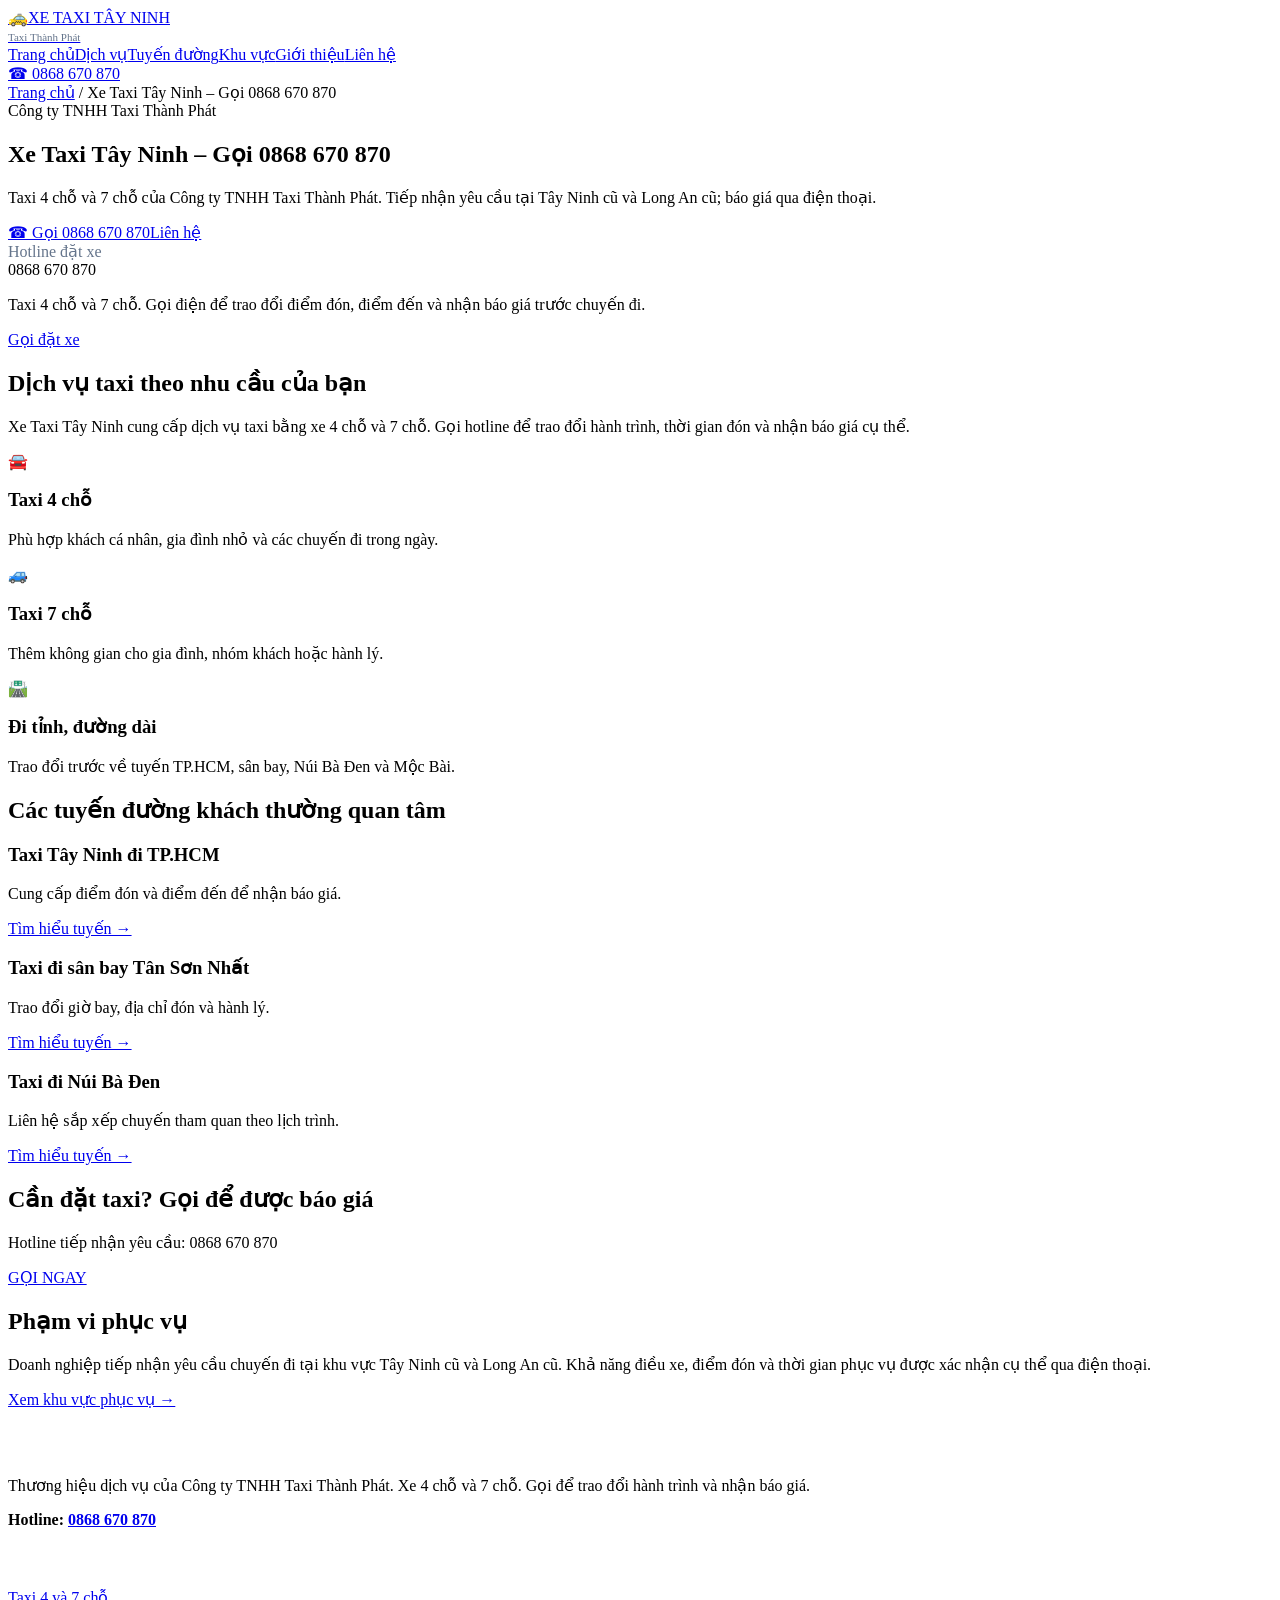
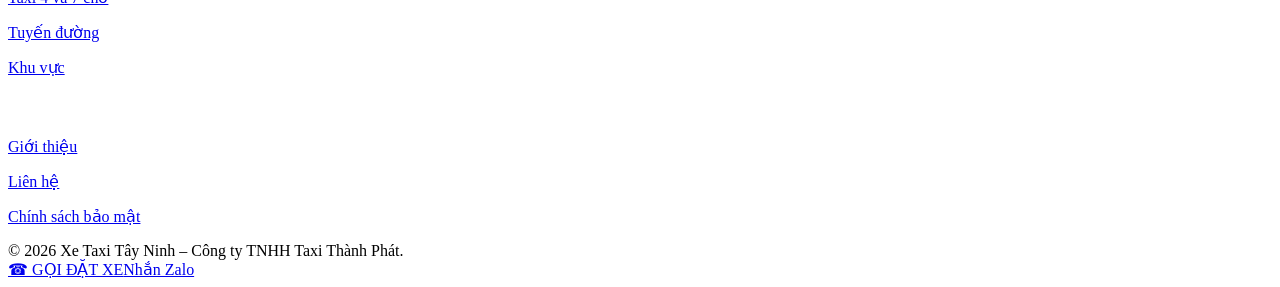
==== index.html @ e39f7a28 "Add files via upload" ====
<!doctype html><html lang="vi"><head><meta charset="utf-8"><meta name="viewport" content="width=device-width,initial-scale=1"><title>Xe Taxi Tây Ninh | Taxi 4 chỗ, 7 chỗ – 0868 670 870</title><meta name="description" content="Xe Taxi Tây Ninh – Công ty TNHH Taxi Thành Phát. Taxi 4 chỗ, 7 chỗ; nhận yêu cầu tại Tây Ninh và Long An cũ. Gọi 0868 670 870."><meta name="robots" content="index,follow"><link rel="canonical" href="https://xetaxitayninh.github.io/"><link rel="stylesheet" href="assets/style.css"><meta property="og:type" content="website"><meta property="og:title" content="Xe Taxi Tây Ninh | Taxi 4 chỗ, 7 chỗ – 0868 670 870"><meta property="og:description" content="Xe Taxi Tây Ninh – Công ty TNHH Taxi Thành Phát. Taxi 4 chỗ, 7 chỗ; nhận yêu cầu tại Tây Ninh và Long An cũ. Gọi 0868 670 870."><script type="application/ld+json">{"@context": "https://schema.org", "@type": "TaxiService", "name": "Xe Taxi Tây Ninh", "telephone": "+84868670870", "url": "https://xetaxitayninh.github.io/", "areaServed": [{"@type": "AdministrativeArea", "name": "Tây Ninh"}, {"@type": "AdministrativeArea", "name": "Long An"}], "provider": {"@type": "Organization", "name": "Công ty TNHH Taxi Thành Phát"}, "description": "Xe Taxi Tây Ninh – Công ty TNHH Taxi Thành Phát. Taxi 4 chỗ, 7 chỗ; nhận yêu cầu tại Tây Ninh và Long An cũ. Gọi 0868 670 870."}</script></head><body><header><div class="wrap nav"><a class="brand" href="index.html"><span class="brandmark">🚕</span><span>XE TAXI TÂY NINH<br><small style="font-size:11px;color:#64748b">Taxi Thành Phát</small></span></a><nav class="links"><a href="index.html">Trang chủ</a><a href="dich-vu.html">Dịch vụ</a><a href="tuyen-duong.html">Tuyến đường</a><a href="khu-vuc.html">Khu vực</a><a href="gioi-thieu.html">Giới thiệu</a><a href="lien-he.html">Liên hệ</a></nav><a class="call" href="tel:0868670870">☎ 0868 670 870</a></div></header><main><div class="wrap breadcrumbs"><a href="index.html">Trang chủ</a> / Xe Taxi Tây Ninh – Gọi 0868 670 870</div><section class="hero"><div class="wrap hero-grid"><div><div class="eyebrow">Công ty TNHH Taxi Thành Phát</div><h1>Xe Taxi Tây Ninh – Gọi 0868 670 870</h1><p>Taxi 4 chỗ và 7 chỗ của Công ty TNHH Taxi Thành Phát. Tiếp nhận yêu cầu tại Tây Ninh cũ và Long An cũ; báo giá qua điện thoại.</p><a class="btn" href="tel:0868670870">☎ Gọi 0868 670 870</a><a class="btn secondary" href="lien-he.html">Liên hệ</a></div><div class="hero-card"><div class="eyebrow" style="color:#64748b">Hotline đặt xe</div><div class="number">0868 670 870</div><p>Taxi 4 chỗ và 7 chỗ. Gọi điện để trao đổi điểm đón, điểm đến và nhận báo giá trước chuyến đi.</p><a class="btn" href="tel:0868670870">Gọi đặt xe</a></div></div></section><section class="wrap section">
<h2>Dịch vụ taxi theo nhu cầu của bạn</h2><p class="lead">Xe Taxi Tây Ninh cung cấp dịch vụ taxi bằng xe 4 chỗ và 7 chỗ. Gọi hotline để trao đổi hành trình, thời gian đón và nhận báo giá cụ thể.</p>
<div class="grid"><div class="card"><div class="icon">🚘</div><h3>Taxi 4 chỗ</h3><p>Phù hợp khách cá nhân, gia đình nhỏ và các chuyến đi trong ngày.</p></div><div class="card"><div class="icon">🚙</div><h3>Taxi 7 chỗ</h3><p>Thêm không gian cho gia đình, nhóm khách hoặc hành lý.</p></div><div class="card"><div class="icon">🛣️</div><h3>Đi tỉnh, đường dài</h3><p>Trao đổi trước về tuyến TP.HCM, sân bay, Núi Bà Đen và Mộc Bài.</p></div></div>
<div class="section"><h2>Các tuyến đường khách thường quan tâm</h2><div class="grid"><div class="card"><h3>Taxi Tây Ninh đi TP.HCM</h3><p>Cung cấp điểm đón và điểm đến để nhận báo giá.</p><a href="taxi-tay-ninh-di-tphcm.html">Tìm hiểu tuyến →</a></div><div class="card"><h3>Taxi đi sân bay Tân Sơn Nhất</h3><p>Trao đổi giờ bay, địa chỉ đón và hành lý.</p><a href="taxi-tay-ninh-di-san-bay.html">Tìm hiểu tuyến →</a></div><div class="card"><h3>Taxi đi Núi Bà Đen</h3><p>Liên hệ sắp xếp chuyến tham quan theo lịch trình.</p><a href="taxi-di-nui-ba-den.html">Tìm hiểu tuyến →</a></div></div></div>
<div class="band"><div><h2>Cần đặt taxi? Gọi để được báo giá</h2><p>Hotline tiếp nhận yêu cầu: 0868 670 870</p></div><a class="btn" href="tel:0868670870">GỌI NGAY</a></div>
<div class="content"><h2>Phạm vi phục vụ</h2><p>Doanh nghiệp tiếp nhận yêu cầu chuyến đi tại khu vực Tây Ninh cũ và Long An cũ. Khả năng điều xe, điểm đón và thời gian phục vụ được xác nhận cụ thể qua điện thoại.</p><a href="khu-vuc.html">Xem khu vực phục vụ →</a></div></section></main><footer><div class="wrap footgrid"><div><h2 style="color:white">XE TAXI TÂY NINH</h2><p>Thương hiệu dịch vụ của Công ty TNHH Taxi Thành Phát. Xe 4 chỗ và 7 chỗ. Gọi để trao đổi hành trình và nhận báo giá.</p><b>Hotline: <a href="tel:0868670870">0868 670 870</a></b></div><div><h3 style="color:white">Dịch vụ</h3><p><a href="dich-vu.html">Taxi 4 và 7 chỗ</a></p><p><a href="tuyen-duong.html">Tuyến đường</a></p><p><a href="khu-vuc.html">Khu vực</a></p></div><div><h3 style="color:white">Thông tin</h3><p><a href="gioi-thieu.html">Giới thiệu</a></p><p><a href="lien-he.html">Liên hệ</a></p><p><a href="chinh-sach-bao-mat.html">Chính sách bảo mật</a></p></div></div><div class="wrap small">© 2026 Xe Taxi Tây Ninh – Công ty TNHH Taxi Thành Phát.</div></footer><div class="mobilebar"><a class="phone" href="tel:0868670870">☎ GỌI ĐẶT XE</a><a class="zalo" href="https://zalo.me/0868670870">Nhắn Zalo</a></div></body></html>
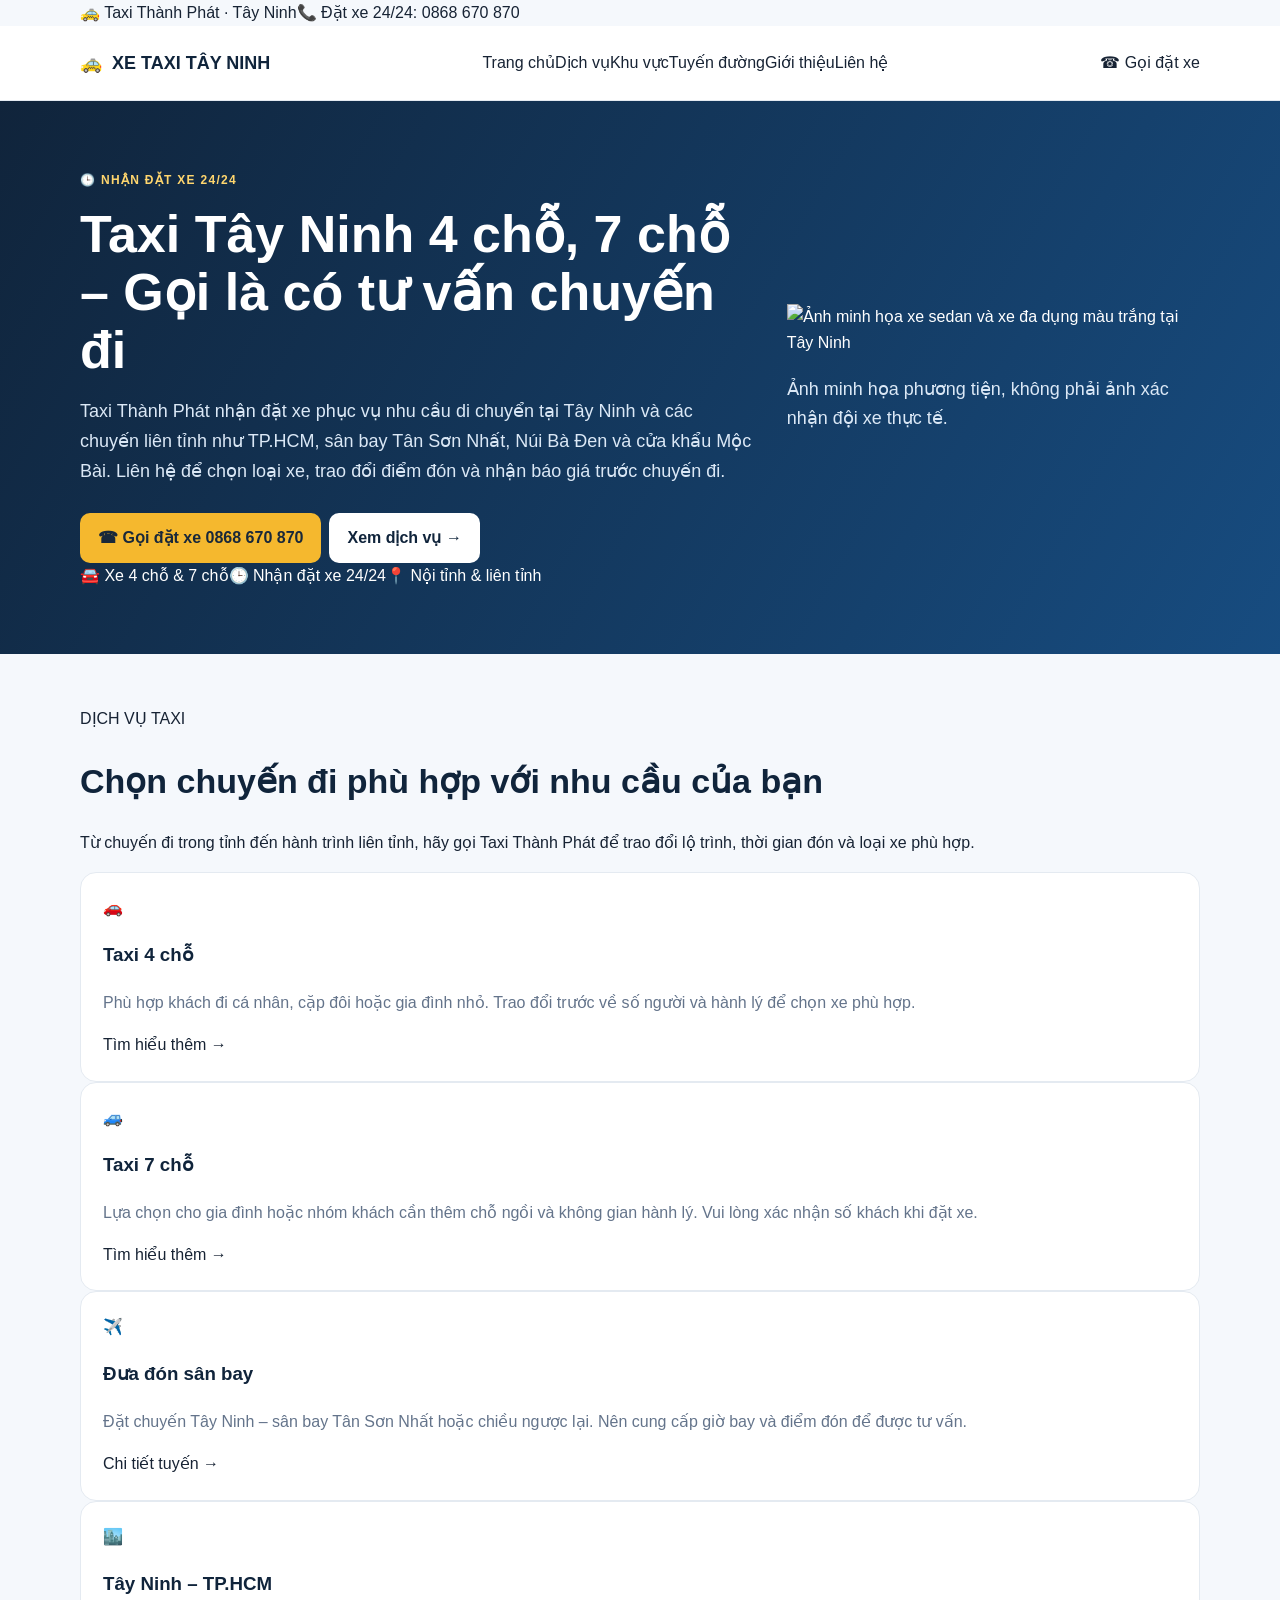
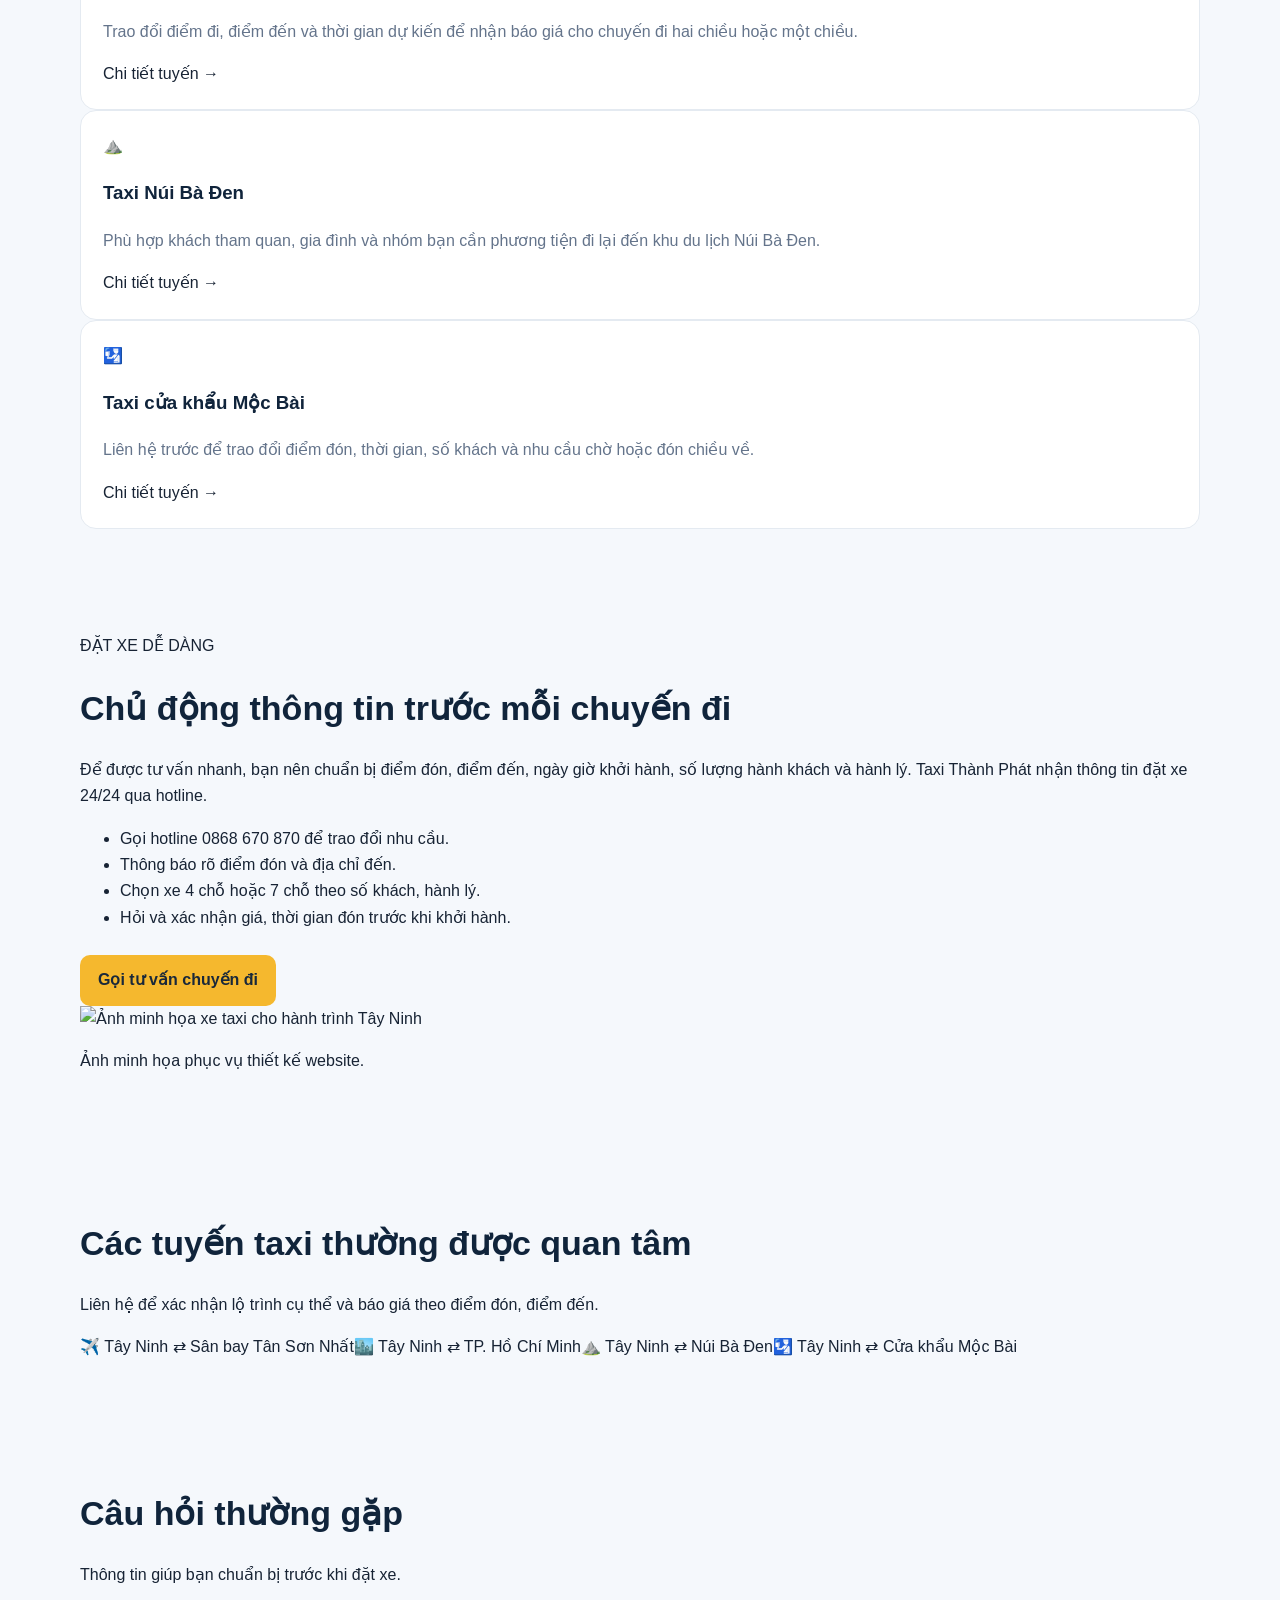
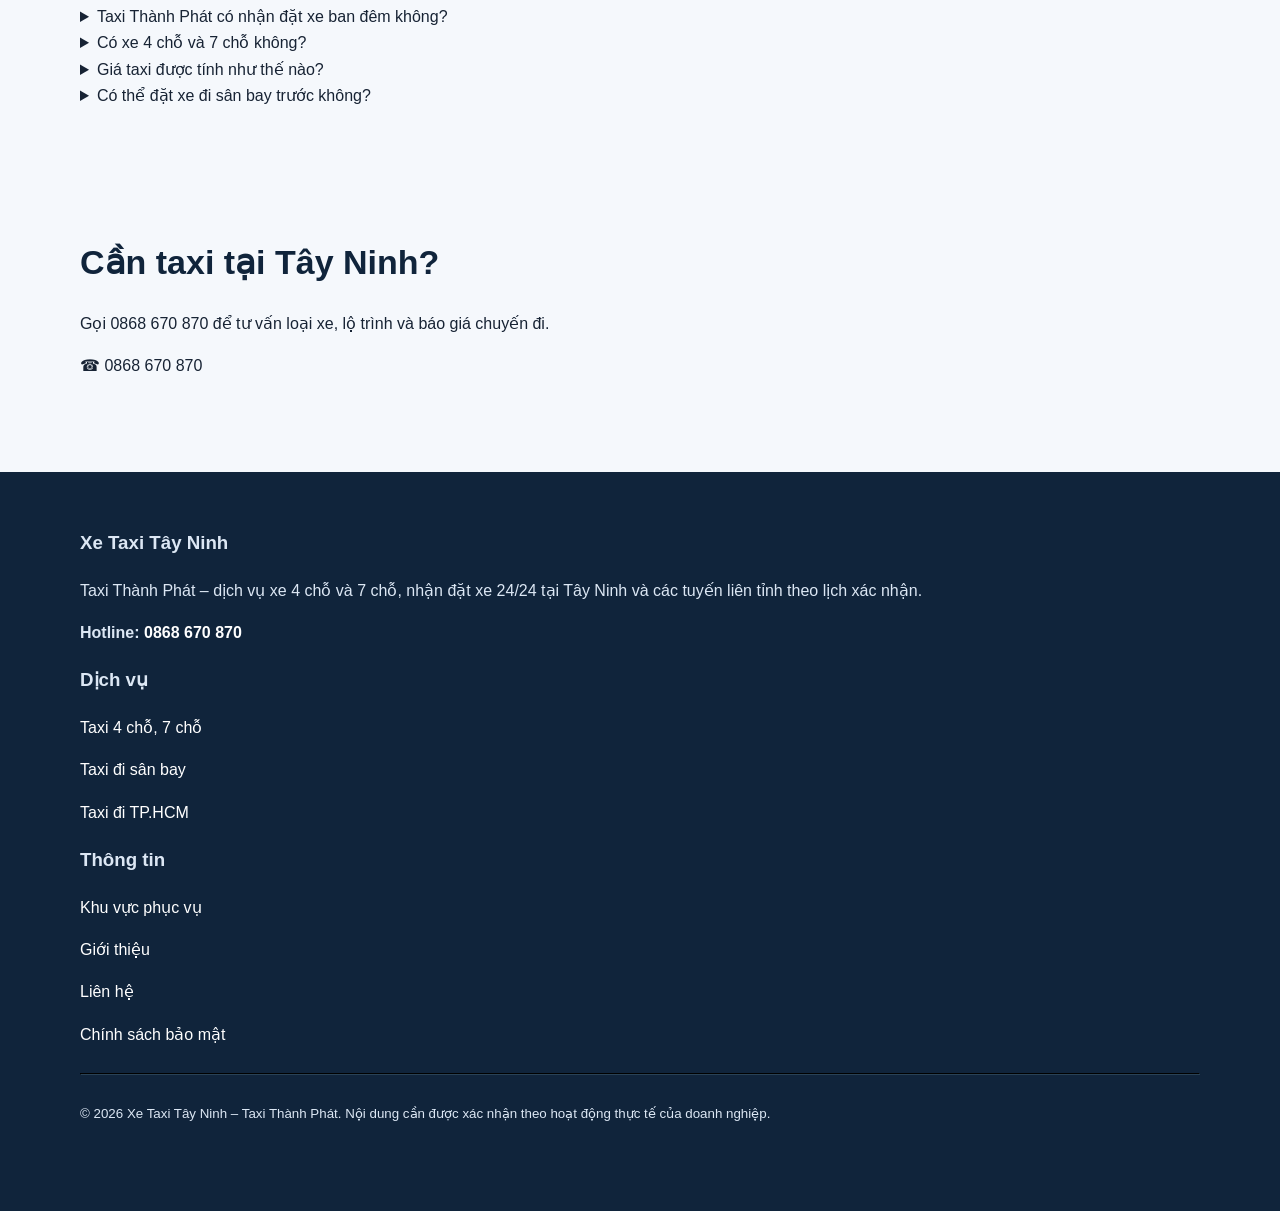
==== commit 20860103: "Add files via upload" ====
--- a/index.html
+++ b/index.html
@@ -1,6 +1,33 @@
-<!doctype html><html lang="vi"><head><meta charset="utf-8"><meta name="viewport" content="width=device-width,initial-scale=1"><title>Xe Taxi Tây Ninh | Taxi 4 chỗ, 7 chỗ – 0868 670 870</title><meta name="description" content="Xe Taxi Tây Ninh – Công ty TNHH Taxi Thành Phát. Taxi 4 chỗ, 7 chỗ; nhận yêu cầu tại Tây Ninh và Long An cũ. Gọi 0868 670 870."><meta name="robots" content="index,follow"><link rel="canonical" href="https://xetaxitayninh.github.io/"><link rel="stylesheet" href="assets/style.css"><meta property="og:type" content="website"><meta property="og:title" content="Xe Taxi Tây Ninh | Taxi 4 chỗ, 7 chỗ – 0868 670 870"><meta property="og:description" content="Xe Taxi Tây Ninh – Công ty TNHH Taxi Thành Phát. Taxi 4 chỗ, 7 chỗ; nhận yêu cầu tại Tây Ninh và Long An cũ. Gọi 0868 670 870."><script type="application/ld+json">{"@context": "https://schema.org", "@type": "TaxiService", "name": "Xe Taxi Tây Ninh", "telephone": "+84868670870", "url": "https://xetaxitayninh.github.io/", "areaServed": [{"@type": "AdministrativeArea", "name": "Tây Ninh"}, {"@type": "AdministrativeArea", "name": "Long An"}], "provider": {"@type": "Organization", "name": "Công ty TNHH Taxi Thành Phát"}, "description": "Xe Taxi Tây Ninh – Công ty TNHH Taxi Thành Phát. Taxi 4 chỗ, 7 chỗ; nhận yêu cầu tại Tây Ninh và Long An cũ. Gọi 0868 670 870."}</script></head><body><header><div class="wrap nav"><a class="brand" href="index.html"><span class="brandmark">🚕</span><span>XE TAXI TÂY NINH<br><small style="font-size:11px;color:#64748b">Taxi Thành Phát</small></span></a><nav class="links"><a href="index.html">Trang chủ</a><a href="dich-vu.html">Dịch vụ</a><a href="tuyen-duong.html">Tuyến đường</a><a href="khu-vuc.html">Khu vực</a><a href="gioi-thieu.html">Giới thiệu</a><a href="lien-he.html">Liên hệ</a></nav><a class="call" href="tel:0868670870">☎ 0868 670 870</a></div></header><main><div class="wrap breadcrumbs"><a href="index.html">Trang chủ</a> / Xe Taxi Tây Ninh – Gọi 0868 670 870</div><section class="hero"><div class="wrap hero-grid"><div><div class="eyebrow">Công ty TNHH Taxi Thành Phát</div><h1>Xe Taxi Tây Ninh – Gọi 0868 670 870</h1><p>Taxi 4 chỗ và 7 chỗ của Công ty TNHH Taxi Thành Phát. Tiếp nhận yêu cầu tại Tây Ninh cũ và Long An cũ; báo giá qua điện thoại.</p><a class="btn" href="tel:0868670870">☎ Gọi 0868 670 870</a><a class="btn secondary" href="lien-he.html">Liên hệ</a></div><div class="hero-card"><div class="eyebrow" style="color:#64748b">Hotline đặt xe</div><div class="number">0868 670 870</div><p>Taxi 4 chỗ và 7 chỗ. Gọi điện để trao đổi điểm đón, điểm đến và nhận báo giá trước chuyến đi.</p><a class="btn" href="tel:0868670870">Gọi đặt xe</a></div></div></section><section class="wrap section">
-<h2>Dịch vụ taxi theo nhu cầu của bạn</h2><p class="lead">Xe Taxi Tây Ninh cung cấp dịch vụ taxi bằng xe 4 chỗ và 7 chỗ. Gọi hotline để trao đổi hành trình, thời gian đón và nhận báo giá cụ thể.</p>
-<div class="grid"><div class="card"><div class="icon">🚘</div><h3>Taxi 4 chỗ</h3><p>Phù hợp khách cá nhân, gia đình nhỏ và các chuyến đi trong ngày.</p></div><div class="card"><div class="icon">🚙</div><h3>Taxi 7 chỗ</h3><p>Thêm không gian cho gia đình, nhóm khách hoặc hành lý.</p></div><div class="card"><div class="icon">🛣️</div><h3>Đi tỉnh, đường dài</h3><p>Trao đổi trước về tuyến TP.HCM, sân bay, Núi Bà Đen và Mộc Bài.</p></div></div>
-<div class="section"><h2>Các tuyến đường khách thường quan tâm</h2><div class="grid"><div class="card"><h3>Taxi Tây Ninh đi TP.HCM</h3><p>Cung cấp điểm đón và điểm đến để nhận báo giá.</p><a href="taxi-tay-ninh-di-tphcm.html">Tìm hiểu tuyến →</a></div><div class="card"><h3>Taxi đi sân bay Tân Sơn Nhất</h3><p>Trao đổi giờ bay, địa chỉ đón và hành lý.</p><a href="taxi-tay-ninh-di-san-bay.html">Tìm hiểu tuyến →</a></div><div class="card"><h3>Taxi đi Núi Bà Đen</h3><p>Liên hệ sắp xếp chuyến tham quan theo lịch trình.</p><a href="taxi-di-nui-ba-den.html">Tìm hiểu tuyến →</a></div></div></div>
-<div class="band"><div><h2>Cần đặt taxi? Gọi để được báo giá</h2><p>Hotline tiếp nhận yêu cầu: 0868 670 870</p></div><a class="btn" href="tel:0868670870">GỌI NGAY</a></div>
-<div class="content"><h2>Phạm vi phục vụ</h2><p>Doanh nghiệp tiếp nhận yêu cầu chuyến đi tại khu vực Tây Ninh cũ và Long An cũ. Khả năng điều xe, điểm đón và thời gian phục vụ được xác nhận cụ thể qua điện thoại.</p><a href="khu-vuc.html">Xem khu vực phục vụ →</a></div></section></main><footer><div class="wrap footgrid"><div><h2 style="color:white">XE TAXI TÂY NINH</h2><p>Thương hiệu dịch vụ của Công ty TNHH Taxi Thành Phát. Xe 4 chỗ và 7 chỗ. Gọi để trao đổi hành trình và nhận báo giá.</p><b>Hotline: <a href="tel:0868670870">0868 670 870</a></b></div><div><h3 style="color:white">Dịch vụ</h3><p><a href="dich-vu.html">Taxi 4 và 7 chỗ</a></p><p><a href="tuyen-duong.html">Tuyến đường</a></p><p><a href="khu-vuc.html">Khu vực</a></p></div><div><h3 style="color:white">Thông tin</h3><p><a href="gioi-thieu.html">Giới thiệu</a></p><p><a href="lien-he.html">Liên hệ</a></p><p><a href="chinh-sach-bao-mat.html">Chính sách bảo mật</a></p></div></div><div class="wrap small">© 2026 Xe Taxi Tây Ninh – Công ty TNHH Taxi Thành Phát.</div></footer><div class="mobilebar"><a class="phone" href="tel:0868670870">☎ GỌI ĐẶT XE</a><a class="zalo" href="https://zalo.me/0868670870">Nhắn Zalo</a></div></body></html>+<!doctype html>
+<html lang="vi"><head><meta charset="utf-8"><meta name="viewport" content="width=device-width,initial-scale=1">
+<title>Taxi Tây Ninh 4 chỗ, 7 chỗ | Taxi Thành Phát đặt xe 24/24</title><meta name="description" content="Taxi Tây Ninh – Taxi Thành Phát nhận đặt xe 24/24, xe 4 chỗ và 7 chỗ. Đi TP.HCM, sân bay Tân Sơn Nhất, Núi Bà Đen, cửa khẩu Mộc Bài. Gọi 0868 670 870.">
+<link rel="canonical" href="https://xetaxitayninh.github.io/xe-taxi-tay-ninh/index.html"><meta name="theme-color" content="#102a43">
+<link rel="stylesheet" href="assets/style.css">
+<meta property="og:type" content="website"><meta property="og:title" content="Taxi Tây Ninh 4 chỗ, 7 chỗ | Taxi Thành Phát đặt xe 24/24"><meta property="og:description" content="Taxi Tây Ninh – Taxi Thành Phát nhận đặt xe 24/24, xe 4 chỗ và 7 chỗ. Đi TP.HCM, sân bay Tân Sơn Nhất, Núi Bà Đen, cửa khẩu Mộc Bài. Gọi 0868 670 870."><meta property="og:url" content="https://xetaxitayninh.github.io/xe-taxi-tay-ninh/index.html"><meta property="og:image" content="https://xetaxitayninh.github.io/xe-taxi-tay-ninh/assets/taxi-minh-hoa-tay-ninh.png">
+</head><body>
+<div class="topbar"><div class="wrap"><span>🚕 Taxi Thành Phát · Tây Ninh</span><span>📞 Đặt xe 24/24: <a href="tel:0868670870">0868 670 870</a></span></div></div>
+<header class="header"><div class="wrap nav"><a class="brand" href="index.html"><span class="brand-mark">🚕</span><span>XE TAXI TÂY NINH</span></a><nav class="navlinks"><a href="index.html">Trang chủ</a><a href="dich-vu.html">Dịch vụ</a><a href="khu-vuc.html">Khu vực</a><a href="tuyen-duong.html">Tuyến đường</a><a href="gioi-thieu.html">Giới thiệu</a><a href="lien-he.html">Liên hệ</a></nav><a class="callbtn" href="tel:0868670870">☎ Gọi đặt xe</a></div></header>
+
+<main>
+<section class="hero"><div class="wrap hero-grid"><div><span class="eyebrow">🕒 NHẬN ĐẶT XE 24/24</span><h1>Taxi Tây Ninh 4 chỗ, 7 chỗ – Gọi là có tư vấn chuyến đi</h1><p>Taxi Thành Phát nhận đặt xe phục vụ nhu cầu di chuyển tại Tây Ninh và các chuyến liên tỉnh như TP.HCM, sân bay Tân Sơn Nhất, Núi Bà Đen và cửa khẩu Mộc Bài. Liên hệ để chọn loại xe, trao đổi điểm đón và nhận báo giá trước chuyến đi.</p><div class="hero-actions"><a class="btn" href="tel:0868670870">☎ Gọi đặt xe 0868 670 870</a><a class="btn secondary" href="dich-vu.html">Xem dịch vụ →</a></div><div class="trust-row"><span class="trust">🚘 Xe 4 chỗ & 7 chỗ</span><span class="trust">🕒 Nhận đặt xe 24/24</span><span class="trust">📍 Nội tỉnh & liên tỉnh</span></div></div><div><img class="hero-img" src="assets/taxi-minh-hoa-tay-ninh.png" alt="Ảnh minh họa xe sedan và xe đa dụng màu trắng tại Tây Ninh"><p class="micro">Ảnh minh họa phương tiện, không phải ảnh xác nhận đội xe thực tế.</p></div></div></section>
+<section class="section"><div class="wrap"><div class="section-head"><span class="tag">DỊCH VỤ TAXI</span><h2>Chọn chuyến đi phù hợp với nhu cầu của bạn</h2><p>Từ chuyến đi trong tỉnh đến hành trình liên tỉnh, hãy gọi Taxi Thành Phát để trao đổi lộ trình, thời gian đón và loại xe phù hợp.</p></div><div class="cards">
+<div class="card"><div class="ico">🚗</div><h3>Taxi 4 chỗ</h3><p>Phù hợp khách đi cá nhân, cặp đôi hoặc gia đình nhỏ. Trao đổi trước về số người và hành lý để chọn xe phù hợp.</p><a href="dich-vu.html#taxi-4-cho">Tìm hiểu thêm →</a></div>
+<div class="card"><div class="ico">🚙</div><h3>Taxi 7 chỗ</h3><p>Lựa chọn cho gia đình hoặc nhóm khách cần thêm chỗ ngồi và không gian hành lý. Vui lòng xác nhận số khách khi đặt xe.</p><a href="dich-vu.html#taxi-7-cho">Tìm hiểu thêm →</a></div>
+<div class="card"><div class="ico">✈️</div><h3>Đưa đón sân bay</h3><p>Đặt chuyến Tây Ninh – sân bay Tân Sơn Nhất hoặc chiều ngược lại. Nên cung cấp giờ bay và điểm đón để được tư vấn.</p><a href="taxi-tay-ninh-di-san-bay.html">Chi tiết tuyến →</a></div>
+<div class="card"><div class="ico">🏙️</div><h3>Tây Ninh – TP.HCM</h3><p>Trao đổi điểm đi, điểm đến và thời gian dự kiến để nhận báo giá cho chuyến đi hai chiều hoặc một chiều.</p><a href="taxi-tay-ninh-di-tphcm.html">Chi tiết tuyến →</a></div>
+<div class="card"><div class="ico">⛰️</div><h3>Taxi Núi Bà Đen</h3><p>Phù hợp khách tham quan, gia đình và nhóm bạn cần phương tiện đi lại đến khu du lịch Núi Bà Đen.</p><a href="taxi-di-nui-ba-den.html">Chi tiết tuyến →</a></div>
+<div class="card"><div class="ico">🛂</div><h3>Taxi cửa khẩu Mộc Bài</h3><p>Liên hệ trước để trao đổi điểm đón, thời gian, số khách và nhu cầu chờ hoặc đón chiều về.</p><a href="taxi-di-cua-khau-moc-bai.html">Chi tiết tuyến →</a></div>
+</div></div></section>
+<section class="section tint"><div class="wrap split"><div><span class="tag">ĐẶT XE DỄ DÀNG</span><h2>Chủ động thông tin trước mỗi chuyến đi</h2><p>Để được tư vấn nhanh, bạn nên chuẩn bị điểm đón, điểm đến, ngày giờ khởi hành, số lượng hành khách và hành lý. Taxi Thành Phát nhận thông tin đặt xe 24/24 qua hotline.</p><ul class="checklist"><li>Gọi hotline 0868 670 870 để trao đổi nhu cầu.</li><li>Thông báo rõ điểm đón và địa chỉ đến.</li><li>Chọn xe 4 chỗ hoặc 7 chỗ theo số khách, hành lý.</li><li>Hỏi và xác nhận giá, thời gian đón trước khi khởi hành.</li></ul><a class="btn" href="tel:0868670870">Gọi tư vấn chuyến đi</a></div><div><img src="assets/taxi-minh-hoa-tay-ninh.png" alt="Ảnh minh họa xe taxi cho hành trình Tây Ninh" loading="lazy"><p class="micro">Ảnh minh họa phục vụ thiết kế website.</p></div></div></section>
+<section class="section"><div class="wrap"><div class="section-head"><h2>Các tuyến taxi thường được quan tâm</h2><p>Liên hệ để xác nhận lộ trình cụ thể và báo giá theo điểm đón, điểm đến.</p></div><div class="route-list"><a class="route" href="taxi-tay-ninh-di-san-bay.html"><span>✈️</span> Tây Ninh ⇄ Sân bay Tân Sơn Nhất</a><a class="route" href="taxi-tay-ninh-di-tphcm.html"><span>🏙️</span> Tây Ninh ⇄ TP. Hồ Chí Minh</a><a class="route" href="taxi-di-nui-ba-den.html"><span>⛰️</span> Tây Ninh ⇄ Núi Bà Đen</a><a class="route" href="taxi-di-cua-khau-moc-bai.html"><span>🛂</span> Tây Ninh ⇄ Cửa khẩu Mộc Bài</a></div></div></section>
+<section class="section tint"><div class="wrap"><div class="section-head"><h2>Câu hỏi thường gặp</h2><p>Thông tin giúp bạn chuẩn bị trước khi đặt xe.</p></div><div class="faq">
+<details><summary>Taxi Thành Phát có nhận đặt xe ban đêm không?</summary><p>Có. Taxi Thành Phát nhận thông tin đặt xe 24/24 qua hotline 0868 670 870. Vui lòng gọi để xác nhận lịch xe và thời gian đón cụ thể.</p></details>
+<details><summary>Có xe 4 chỗ và 7 chỗ không?</summary><p>Dịch vụ có lựa chọn xe 4 chỗ và 7 chỗ. Khi gọi, bạn hãy thông báo số hành khách và hành lý để được tư vấn loại xe phù hợp.</p></details>
+<details><summary>Giá taxi được tính như thế nào?</summary><p>Giá phụ thuộc vào điểm đón, điểm đến, thời gian, loại xe và yêu cầu chờ hoặc khứ hồi. Hãy gọi hotline để được báo giá trước khi xác nhận chuyến.</p></details>
+<details><summary>Có thể đặt xe đi sân bay trước không?</summary><p>Bạn có thể liên hệ đặt lịch trước. Hãy cung cấp giờ bay, điểm đón, số khách và hành lý để trao đổi lịch trình.</p></details>
+</div></div></section>
+<section class="section"><div class="wrap"><div class="cta"><div><h2>Cần taxi tại Tây Ninh?</h2><p>Gọi 0868 670 870 để tư vấn loại xe, lộ trình và báo giá chuyến đi.</p></div><a class="callbtn" href="tel:0868670870">☎ 0868 670 870</a></div></div></section>
+</main>
+<footer class="footer"><div class="wrap"><div class="footer-grid"><div><h3>Xe Taxi Tây Ninh</h3><p>Taxi Thành Phát – dịch vụ xe 4 chỗ và 7 chỗ, nhận đặt xe 24/24 tại Tây Ninh và các tuyến liên tỉnh theo lịch xác nhận.</p><p><strong>Hotline: <a href="tel:0868670870">0868 670 870</a></strong></p></div><div><h3>Dịch vụ</h3><p><a href="dich-vu.html">Taxi 4 chỗ, 7 chỗ</a></p><p><a href="taxi-tay-ninh-di-san-bay.html">Taxi đi sân bay</a></p><p><a href="taxi-tay-ninh-di-tphcm.html">Taxi đi TP.HCM</a></p></div><div><h3>Thông tin</h3><p><a href="khu-vuc.html">Khu vực phục vụ</a></p><p><a href="gioi-thieu.html">Giới thiệu</a></p><p><a href="lien-he.html">Liên hệ</a></p><p><a href="chinh-sach-bao-mat.html">Chính sách bảo mật</a></p></div></div><hr style="border-color:#294256;margin:25px 0"><small>© 2026 Xe Taxi Tây Ninh – Taxi Thành Phát. Nội dung cần được xác nhận theo hoạt động thực tế của doanh nghiệp.</small></div></footer>
+<div class="mobilebar"><a class="phone" href="tel:0868670870">☎ GỌI 0868 670 870</a><a class="info" href="lien-he.html">Thông tin đặt xe</a></div>
+</body></html>
--- a/assets/style.css
+++ b/assets/style.css
@@ -0,0 +1,6 @@
+
+:root{--navy:#10243b;--blue:#1265d8;--gold:#f5b82e;--ink:#172334;--muted:#64748b;--bg:#f5f8fc;--white:#fff;--line:#e4eaf1;--green:#15945a}
+*{box-sizing:border-box}html{scroll-behavior:smooth}body{margin:0;font-family:Arial,Helvetica,sans-serif;color:var(--ink);line-height:1.65;background:var(--bg)}a{color:inherit;text-decoration:none}.wrap{width:min(1120px,92%);margin:auto}
+header{background:#fff;border-bottom:1px solid var(--line);position:sticky;top:0;z-index:10}.nav{display:flex;align-items:center;justify-content:space-between;gap:18px;min-height:74px}.brand{font-weight:800;color:var(--navy);font-size:18px;display:flex;align-items:center;gap:10px}.brandmark{width:42px;height:42px;border-radius:12px;background:var(--gold);display:grid;place-items:center;font-size:24px}.links{display:flex;gap:16px;font-size:14px;font-weight:700}.call{background:var(--green);color:white;padding:11px 16px;border-radius:999px;font-weight:800;white-space:nowrap}
+.hero{background:linear-gradient(120deg,#10243b,#174c80);color:white;padding:65px 0}.hero-grid{display:grid;grid-template-columns:1.3fr .8fr;gap:35px;align-items:center}.eyebrow{color:#ffd66e;text-transform:uppercase;font-weight:800;letter-spacing:1.3px;font-size:12px}.hero h1{font-size:clamp(34px,5vw,52px);line-height:1.12;margin:12px 0 18px}.hero p{color:#dbe8f6;font-size:18px}.hero-card{background:white;color:var(--ink);padding:25px;border-radius:20px}.number{font-size:30px;font-weight:900;color:var(--green)}.btn{display:inline-block;padding:12px 18px;border-radius:10px;background:var(--gold);color:#19283a;font-weight:900;margin:8px 8px 0 0}.btn.secondary{background:#fff;color:var(--navy)}.section{padding:52px 0}.section h2{font-size:clamp(25px,3vw,34px);line-height:1.2;color:var(--navy)}.lead{color:var(--muted);max-width:760px}.grid{display:grid;grid-template-columns:repeat(3,1fr);gap:17px;margin-top:24px}.card,.content{background:#fff;border:1px solid var(--line);border-radius:16px;padding:22px}.card h3,.content h2,.content h3{color:var(--navy)}.card p{color:var(--muted)}.icon{font-size:27px}.band{background:#eaf2fb;padding:30px;border-radius:18px;display:flex;justify-content:space-between;align-items:center;gap:18px}.band h2{margin:0;color:var(--navy)}.notice{padding:14px 17px;background:#fff8e6;border-left:4px solid var(--gold);border-radius:8px;color:#5e4a1c}.breadcrumbs{font-size:13px;color:var(--muted);padding:16px 0}.breadcrumbs a{color:var(--blue)}footer{background:var(--navy);color:#dce7f4;padding:38px 0 85px;margin-top:40px}footer a{color:#fff}.footgrid{display:grid;grid-template-columns:2fr 1fr 1fr;gap:25px}.small{font-size:13px;color:#aebfd2}.mobilebar{display:none}
+@media(max-width:800px){.links{display:none}.hero{padding:45px 0}.hero-grid{grid-template-columns:1fr}.grid{grid-template-columns:1fr}.band{display:block}.footgrid{grid-template-columns:1fr}.mobilebar{display:flex;position:fixed;bottom:0;left:0;right:0;background:white;padding:9px 4%;box-shadow:0 -4px 20px #10243b20;z-index:20}.mobilebar a{flex:1;text-align:center;padding:11px 5px;border-radius:9px;font-weight:900}.phone{background:var(--green);color:white}.zalo{background:#eaf2fb;color:var(--navy)}}
